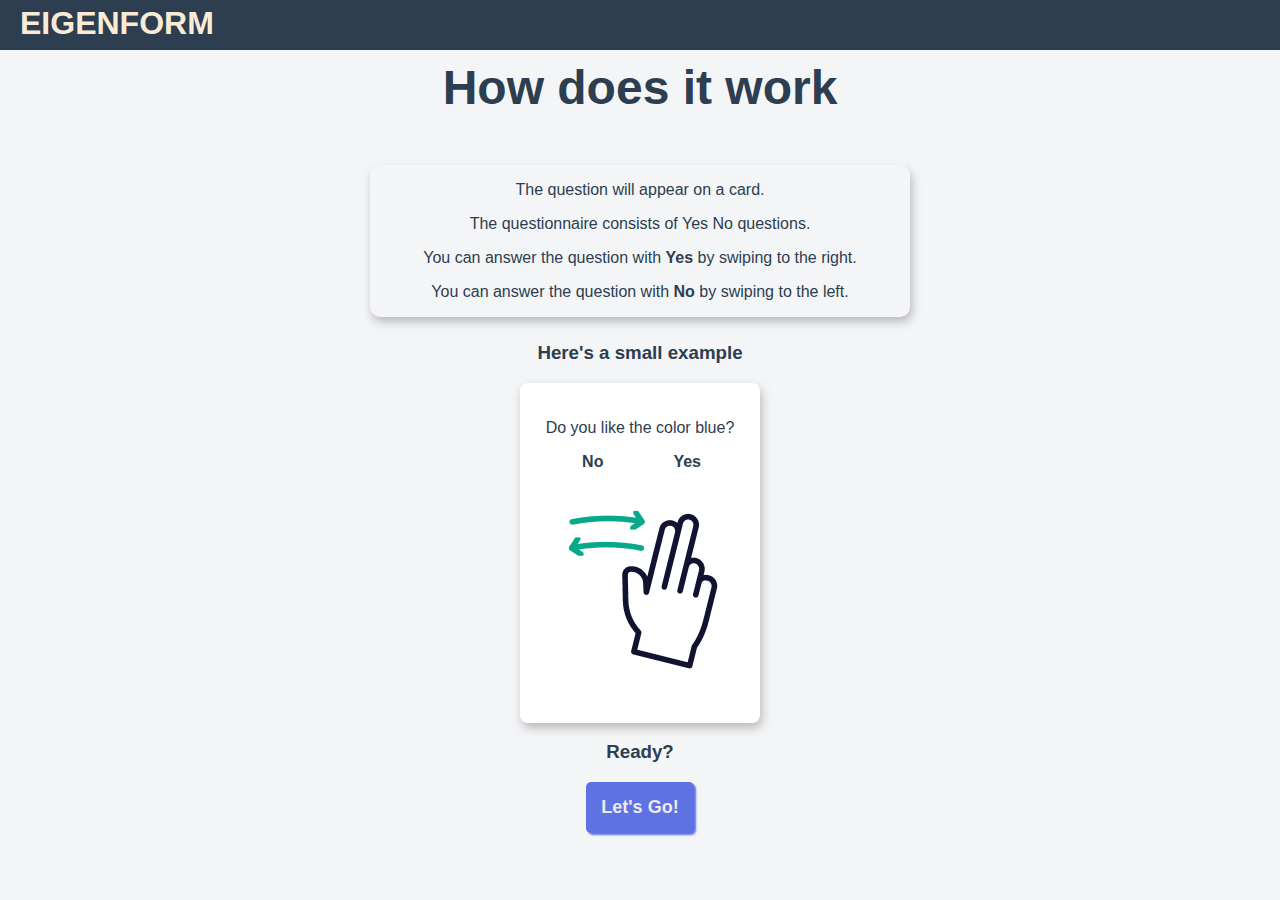
==== public_html/Instruction/index.html @ 7aaabb51 "Final Website" ====
<!DOCTYPE html>
<html lang="en">
<head>
    <meta charset="UTF-8">
    <meta http-equiv="X-UA-Compatible"
          content="IE=edge">
    <meta name="viewport"
          content="width=device-width, initial-scale=1.0">
    <link rel="stylesheet" href="style.css">
    <title>
        Eigenform
    </title>
</head>
  
<body>
    <div id="app">
        <header>
            <h1>EIGENFORM</h1>
        </header>
        <div class="instruction">
            <h1>How does it work</h1>
        </div>
        <div class="eigenform">
            <p>The question will appear on a card.</p>
            <p>The questionnaire consists of Yes No questions.</p>
            <p>You can answer the question with <b>Yes</b> by swiping to the right.</p>
            <p>You can answer the question with <b>No</b> by swiping to the left.</p>
        </div>
        <h3>Here's a small example</h3>
        <div class="card">
            <p style="margin-bottom: 0px;"">Do you like the color blue?</p>
            <P class="same">No</P>
            <p class="same">Yes</p>
            <img src="1444-swipe-left-right.gif">
        </div>
        <h3>Ready?</h3>
        <button  id="Link">Let's Go!</button>
    </div>

<script>
      document.getElementById("Link").addEventListener("click", function() {
          window.location.href = "https://lamit03.userpage.fu-berlin.de/Questionnaire/";
          });
   </script>
  
</body>
</html>
---- public_html/Instruction/style.css ----
#app {
            font-family: Avenir, Helvetica, Arial, sans-serif;
            -webkit-font-smoothing: antialiased;
            -moz-osx-font-smoothing: grayscale;
            text-align: center;
            color: #2c3e50;
            margin: 0;
        }

        .instruction {
            color:#2c3e50;
            text-align: center;
            font-size: 24px;
            margin: auto;
            padding-top: 5px;
          }

        .instruction h1 {
            color:#2c3e50;
            margin: auto;
            padding-top: 5px;
            padding-left: 0;
            text-align: center;
        }

        .logo h3 {
            color:#2c3e50;
            margin: auto;
            padding-top: 5px;
        }

        .logo h6 {
            color:#2c3e50;
            margin: auto;
            padding-top: 8px;
            font-size: 12px;
            font-style: italic;
        }

        @keyframes logo {
            0% {
                transform: scale(0.1);
                opacity: 0;
              }  
            70% {
                transform: scale(1.25);
                opacity: 1;
              }
            100% {
                transform: scale(1);
                opacity: 1;	
              }
        }

        h1 {
            color:antiquewhite;
            text-align: left;
            margin: 0;
            padding-top: 5px;
            padding-left: 20px;
          }

        h3 {
            padding: 0px;
        }
          
        header {
            background-color: #2c3e50;
            height: 50px;
            display: flex;
            margin: 0;
        }

        body {
            background-color: #F4F5F7;
            text-align: center;
            margin: 0;
        }

        .eigenform {
            background-color: #F4F5F7;
            max-width: 500px;
            margin: 50px auto;
            padding: 0px 20px;
            box-shadow: 2px 5px 10px rgba(129, 129, 129, 0.5);
            border-radius:10px;
            text-align: center;
            margin-bottom: 25px;
            overflow: auto;
        }
 
        .eigenform label {
            display: block;
            margin-bottom: 10px;
            font-weight: bold;
        }
 
        .eigenform input {
            border: 1px solid #777;
            border-radius: 8px;
            font-family: inherit;
            padding: 10px;
            display: block;
            width: 95%;
            margin-bottom: 15px;
        }
 
        /* Styling form-control Radio 
        button and Checkbox
        .form-control input[type="radio"],
        .form-control input[type="checkbox"],
        .form-control input[type="submit"] {
            display: inline-block;
            width: auto;
        } */
        .eigenform button {
            background-color: #5E72E4;
            color: #ebebeb;
            font-family: 'Roboto', sans-serif;
            font-weight: bold;
            font-size: 18px;
            display: block;
            max-width: 500px;
            margin: 50px auto;
            padding: 15px 15px;
            box-shadow: 2px 2px 2px #5E72E4;
            border: #5E72E4;
            border-radius:5px;
        }

        .eigenform button:hover {
            transform: translateY(-1px);
        }

        .eigenform button:active {
            background-color: #5E72E4;
            box-shadow: 0 5px #5E72E4;
            transform: translateY(2px);
            }

            button {
                background-color: #5E72E4;
                color: #ebebeb;
                font-family: 'Roboto', sans-serif;
                font-weight: bold;
                font-size: 18px;
                display: block;
                max-width: 500px;
                margin: 50px auto;
                margin-top: 0px;
                padding: 15px 15px;
                box-shadow: 2px 2px 2px #5E72E4;
                border: #5E72E4;
                border-radius:5px;
            }
    
            button:hover {
                transform: translateY(-1px);
            }
    
            button:active {
                background-color: #5E72E4;
                box-shadow: 0 5px #5E72E4;
                transform: translateY(2px);
                }

        input[type="range"] {
            margin: 0;
            color: #000000;
            }

        .card {
            width: 200px;
            height: 300px;
            padding-top: 0px;
            padding: 20px;
            background-color: #fff;
            border-radius: 8px;
            text-align: center;
            position: relative;
            user-select: none;
            cursor: grab;
            margin: 50px auto;
            margin-top: 0px;
            margin-bottom: 0px;
            box-shadow: 2px 5px 10px rgba(129, 129, 129, 0.5);
            transition: transform 0.3s ease-in-out, opacity 0.3s ease-in-out;
        }
            
        .card.swipe-left {
            transform: translateX(-100%);
            transition: transform 0.3s ease-in-out, opacity 0.3s ease-in-out;
            opacity: 0;
        }
        
        .card.swipe-right {
            transform: translateX(100%);
            transition: transform 0.3s ease-in-out, opacity 0.3s ease-in-out;
            opacity: 0;
        }

        .card img {
            width: 100%;
            height: auto;
            pointer-events: none;
        }

        .same{
            display:inline-block;
            width: 90px;
            font-weight: bold;
          }
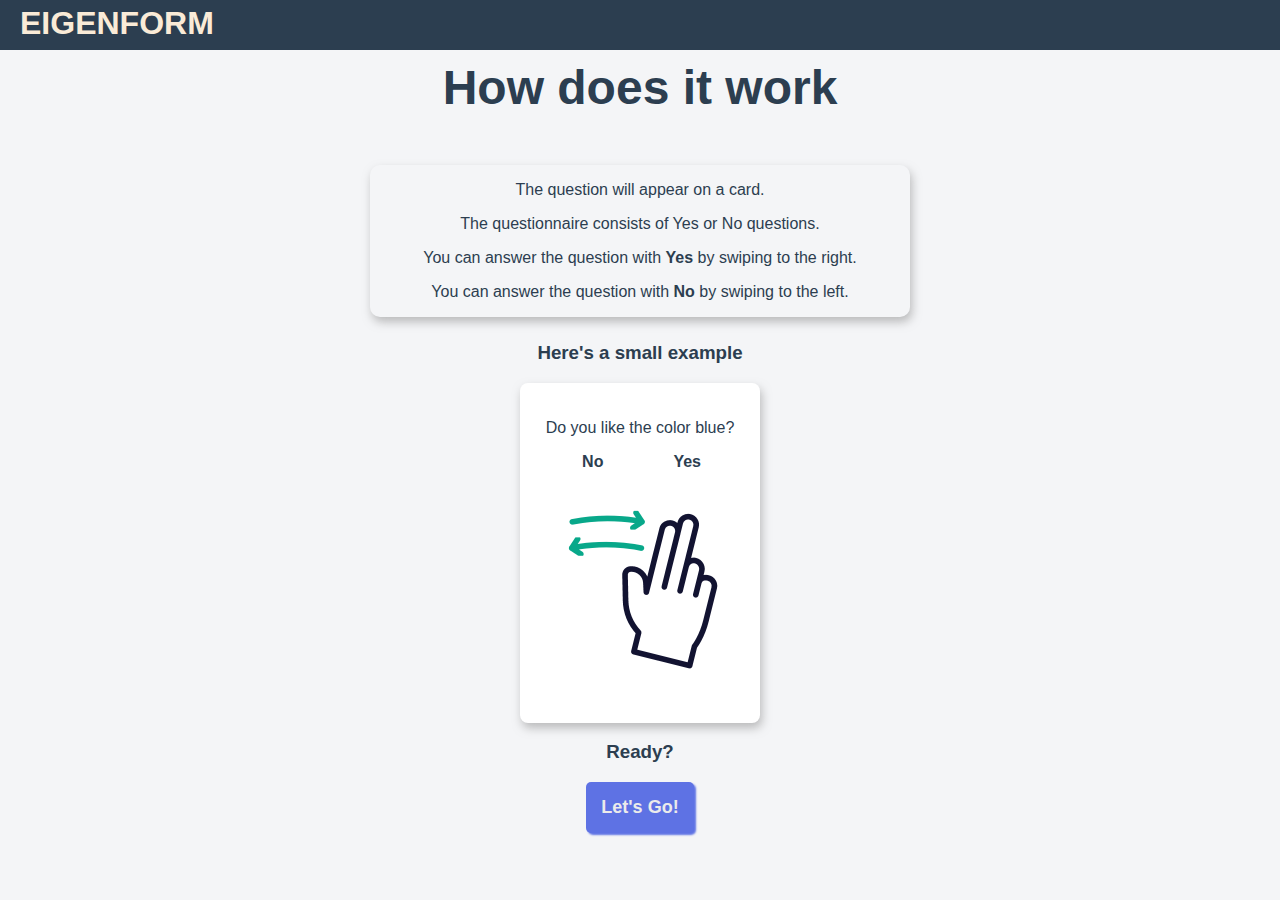
==== commit eb86b439: "Update index.html" ====
--- a/public_html/Instruction/index.html
+++ b/public_html/Instruction/index.html
@@ -22,7 +22,7 @@
         </div>
         <div class="eigenform">
             <p>The question will appear on a card.</p>
-            <p>The questionnaire consists of Yes No questions.</p>
+            <p>The questionnaire consists of Yes or No questions.</p>
             <p>You can answer the question with <b>Yes</b> by swiping to the right.</p>
             <p>You can answer the question with <b>No</b> by swiping to the left.</p>
         </div>
@@ -44,4 +44,4 @@
    </script>
   
 </body>
-</html>+</html>
